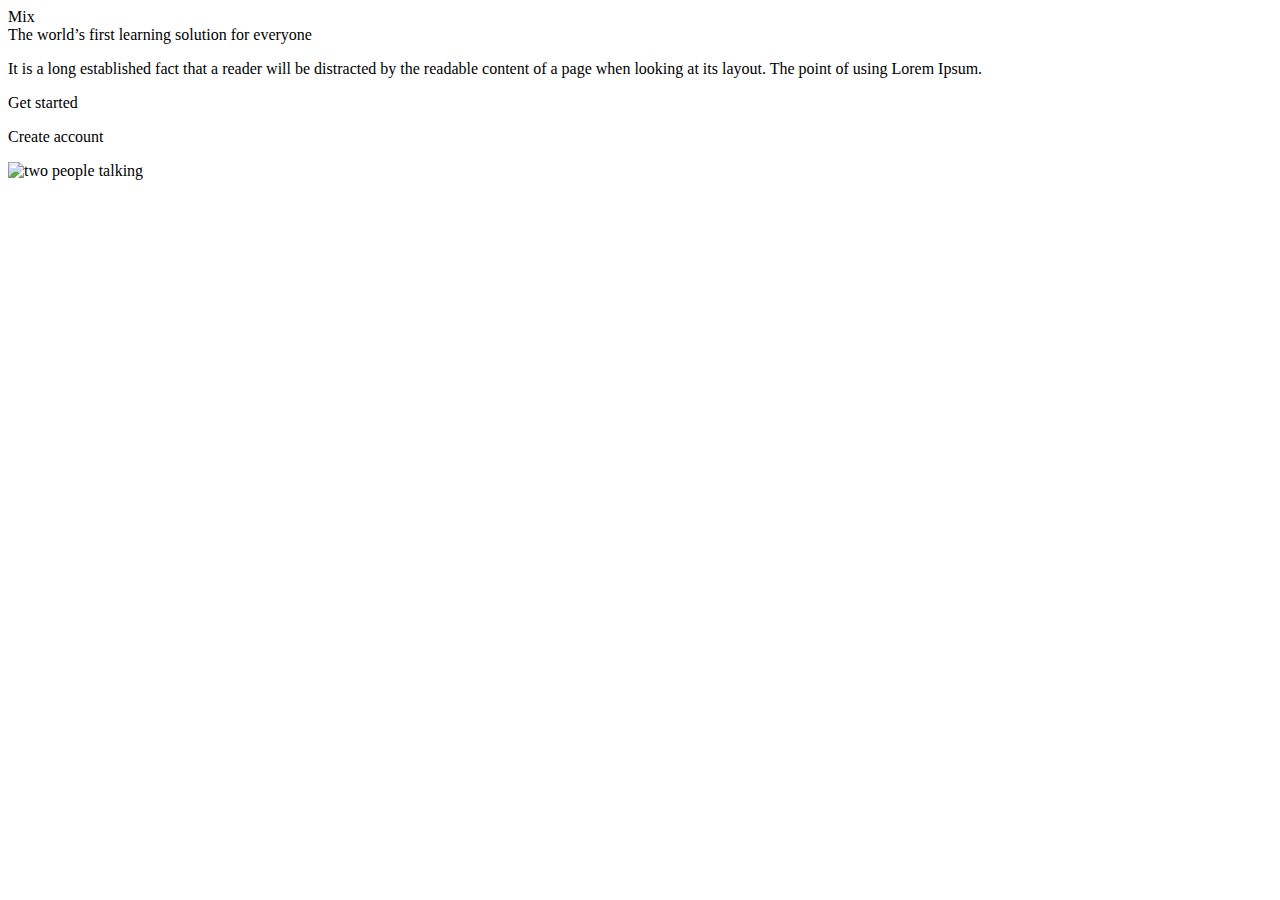
==== Learn 1/index.html @ ffe52e68 "Add index.html." ====
<!DOCTYPE html>
<html lang="en">
<head>
    <meta charset="UTF-8">
    <title>The world’s first
        learning solution
        for everyone</title>
    <link rel="stylesheet" href="styles/styles.css">
</head>
<body>
<div class="main">
    <div class="header">Mix</div>
    <div class="first_learning">
        The world’s first
        learning solution
        for everyone
    </div>
    <div class="use_points">
        <p>
            It is a long established fact that a reader will be distracted
            by the readable content of a page when looking at its
            layout. The point of using Lorem Ipsum.
        </p>
    </div>
    <div class="two_buttons">
        <div class="first_button">
            <p>Get started</p>
        </div>
        <div class="second-button">
            <p>Create account</p>
        </div>
    </div>
    <img src="images/people.png" alt="two people talking">
</div>
</body>
</html>
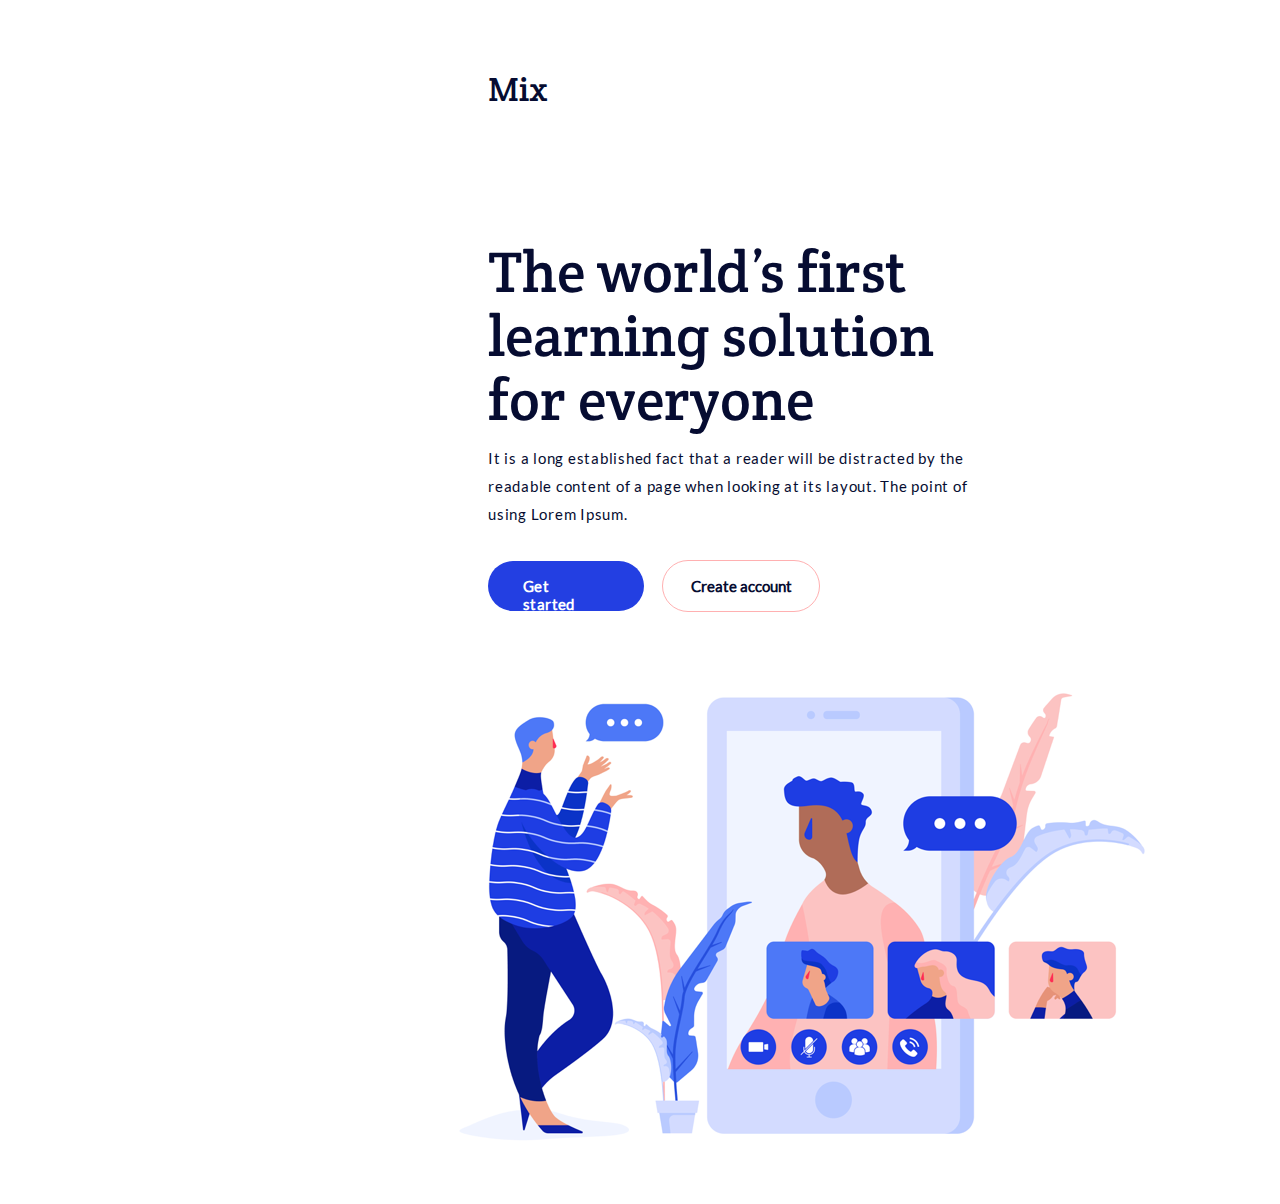
==== commit d1134684: "fix" ====
--- a/Learn 1/index.html
+++ b/Learn 1/index.html
@@ -1,4 +1,4 @@
-<!DOCTYPE html>
+<!doctype html>
 <html lang="en">
 <head>
     <meta charset="UTF-8">
@@ -10,25 +10,25 @@
 <body>
 <div class="main">
     <div class="header">Mix</div>
-    <div class="first_learning">
+    <h1 class="heading">
         The world’s first
         learning solution
         for everyone
-    </div>
-    <div class="use_points">
+    </h1>
+    <div class="discription">
         <p>
             It is a long established fact that a reader will be distracted
             by the readable content of a page when looking at its
             layout. The point of using Lorem Ipsum.
         </p>
     </div>
-    <div class="two_buttons">
-        <div class="first_button">
+    <div class="buttons">
+        <a class="first_button">
             <p>Get started</p>
-        </div>
-        <div class="second-button">
+        </a>
+        <a class="second_button">
             <p>Create account</p>
-        </div>
+        </a>
     </div>
     <img src="images/people.png" alt="two people talking">
 </div>
--- a/Learn 1/styles/styles.css
+++ b/Learn 1/styles/styles.css
@@ -0,0 +1,122 @@
+@font-face {
+    font-family: "Crete Round";
+    font-style: normal;
+    font-weight: 400;
+    src: url("../fonts/CreteRound-Regular.ttf");
+}
+
+@font-face {
+    font-family: "Lato";
+    font-style: normal;
+    font-weight: 400;
+    src: url("../fonts/Lato/Lato-Regular.ttf");
+}
+
+.main {
+    position: relative;
+    background-color: #ffffff;
+    width: 1920px;
+    height: 1188px;
+}
+
+.header {
+    position: absolute;
+    width: 60px;
+    height: 43px;
+    left: 480px;
+    top: 60px;
+    font-family: "Crete Round";
+    font-style: normal;
+    font-weight: normal;
+    font-size: 34px;
+    line-height: 43px;
+    color: #060C31;
+}
+
+.heading {
+    position: absolute;
+    width: 493px;
+    height: 192px;
+    left: 480px;
+    top: 193px;
+    font-family: "Crete Round";
+    font-style: normal;
+    font-weight: normal;
+    font-size: 58px;
+    line-height: 64px;
+    color: #060C31;
+}
+
+.discription {
+    position: absolute;
+    width: 493px;
+    height: 84px;
+    left: 480px;
+    top: 421px;
+    letter-spacing: 0.75px;
+    font-family: "Lato";
+    font-style: normal;
+    font-weight: normal;
+    font-size: 15px;
+    line-height: 28px;
+    color: #060C31;
+}
+
+.buttons {
+    position: absolute;
+    display: flex;
+    justify-content: space-between;
+    align-items: center;
+    height: 50px;
+    left: 480px;
+    top: 553px;
+    width: 332px;
+}
+
+.first_button {
+    width: 156px;
+    height: 50px;
+    background-color:#233fe2;
+    border-radius: 50px;
+}
+
+.first_button p{
+    margin: 0;
+    width: 81px;
+    height: 18px;
+    padding-left: 35px;
+    padding-top: 16px;
+    font-family: "Lato";
+    font-style: normal;
+    font-weight: bold;
+    font-size: 15px;
+    color: #ffffff;
+    letter-spacing: 0.4px;
+}
+
+.second_button {
+    width: 156px;
+    height: 50px;
+    border-radius: 50px;
+    border: 1px solid #ffb0b1;
+}
+
+.second_button p{
+    margin:0px;
+    padding-top: 16px;
+    padding-left: 27.5px;
+    width: 101px;
+    height: 18px;
+    font-family: "Lato";
+    font-style: normal;
+    font-weight: bold;
+    font-size: 15px;
+    color: #060C31;
+}
+
+img {
+    position: absolute;
+    left: 451px;
+    top: 631px;
+}
+
